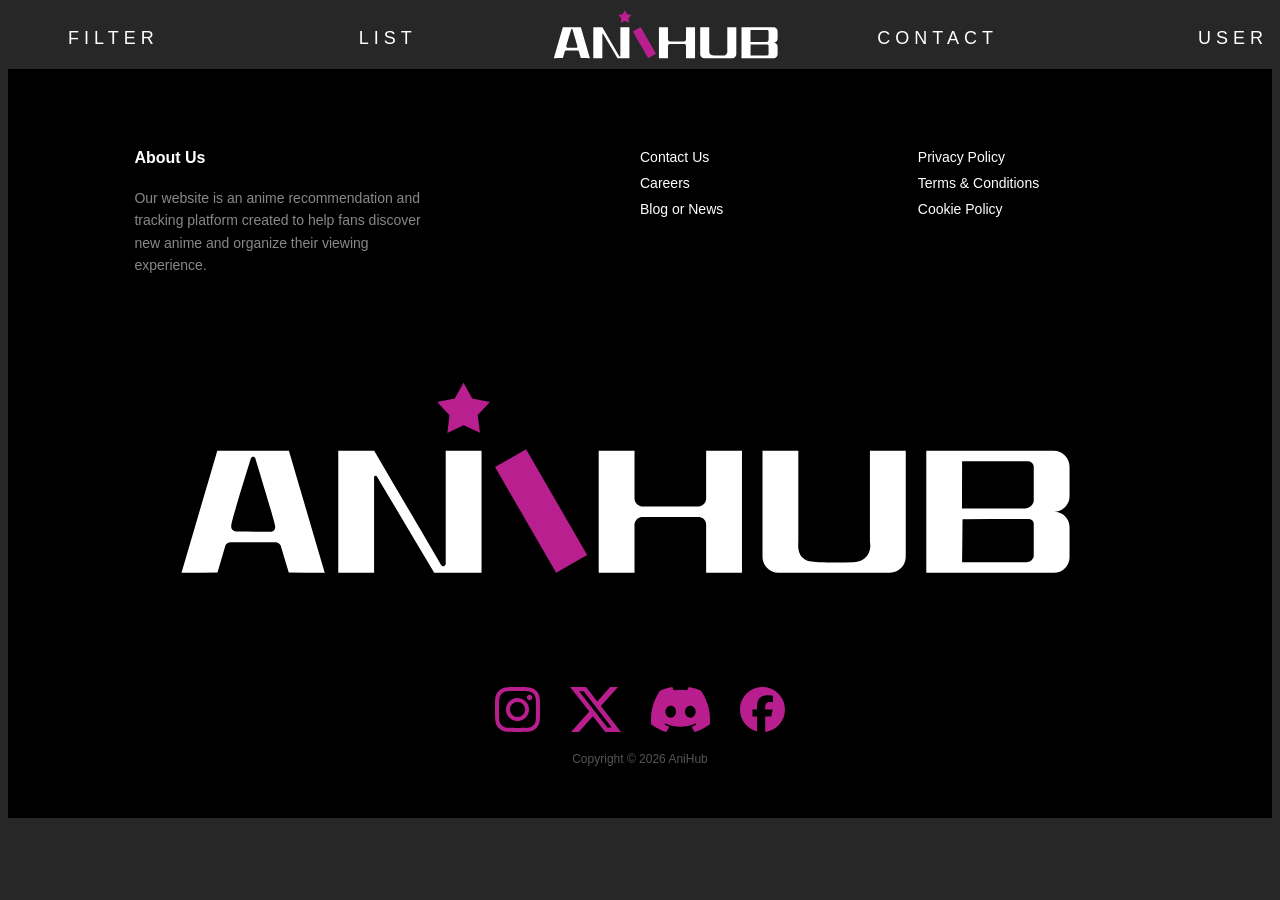
==== anime_showcase1.html @ 9980a5fe "Started with the personalised recommendation page" ====
<!DOCTYPE html>
<html lang="en">
<head>
    <meta charset="UTF-8">
    <meta name="viewport" content="width=device-width, initial-scale=1.0">
    <title>Homepage</title>
    <link rel="stylesheet" href="Style/style.css">
</head>
<body>
    
    <!-- Navbar Starts -->
    <!-- Left Links -->
    <nav class="navbar">
        <div class="nav-left">
            <div class="dropdown">
                <span class="nav-link dot">FILTER</span>
                
                <div class="dropdown-menu">
                    <a href="time_rec.html">Time Recommendations</a>
                    <a href="personalised_rec.html">Personal Recommendations</a>
                </div>

            </div>
            <a href="watchlist.html" class="nav-link">LIST</a>
        </div>
        
        <!-- Center Logo-->
        <div class="nav-center">
            <a href="index.html">
            <img src="Images/Logo.svg" alt="ANIHUB Logo" class="logo">
            </a>
        </div>
        
        <!-- Right Link -->
        <div class="nav-right">
            <a href="contact.html" class="nav-link">CONTACT</a>
            <a href="user.html" class="nav-link">USER</a>
        </div>
    </nav>
    <!-- Navbar Ends -->

    <!-- Footer -->
    <footer class="footer">
        <div class="footer-content">
            <div class="footer-about">
                <h4>About Us</h4>
                <p>Our website is an anime recommendation and tracking platform created to help fans discover new anime and organize their viewing experience.</p>
            </div>
            <div class="footer-links">
                <a href="contact.html">Contact Us</a>
                <a href="#">Careers</a>
                <a href="#">Blog or News</a>
            </div>
            <div class="footer-links">
                <a href="#">Privacy Policy</a>
                <a href="#">Terms & Conditions</a>
                <a href="#">Cookie Policy</a>
            </div>
        </div>
        <img src="Images/Logo.svg" alt="ANIHUB" class="footer-logo">
        <div class="socials">
            <img src="Images/instagram_icon.svg" alt="">
            <img src="Images/twitter_icon.svg" alt="">
            <img src="Images/discord_icon.svg" alt="">
            <img src="Images/facebook_icon.svg" alt="">
        </div>
        <p class="copyright">Copyright © 2026 AniHub</p>
    </footer>

    <script src="Scripts/bootstrap.bundle.min.js"></script>
</body>
</html>
---- Style/style.css ----
body {
    background: #272727;
    font-family: 'Inter', sans-serif;
}

.navbar {
    position: absolute;
    top: 0;
    width: 100%;
    max-width: 1200px;
    padding: 20px 60px;
    display: flex;
    align-items: center;
    justify-content: space-between; 
    color: white;
    position: relative;
    margin: 0 auto;
    z-index: 10;
}

.nav-left,
.nav-right {
    display: flex;
    gap: 200px;
    
}

.nav-center {
    position: absolute;
    left: 50%;
    transform: translateX(-50%);
}

.nav-link {
    text-decoration: none;
    color: white;
    font-size: 18px;
    letter-spacing: 5px;
    transition: 0.3s;
}

.nav-link:hover {
    color: #B91E8E;
}

.logo {
    height: 100px;
}
.dropdown {
    position: relative;
    display: inline-block;
}


.dropdown-menu {
    display: none;
    position: absolute;
    top: 100%;
    left: 0;
    background-color: #272727; 
    border: 2px solid #B91E8E; 
    min-width: 1200px;
    z-index: 10;
    padding: 10px 0px;
    margin-top: 20px;
}


.dropdown-menu a {
    color: white;
    padding: 15px 25px;
    text-decoration: none;
    display: block;
    font-size: 14px;
    letter-spacing: 1px;
    transition: 0.2s;
}

.dropdown-menu a:hover {
    background-color: #636363;
    color: #ffffff;
}

.dropdown:hover .dropdown-menu {
    display: block;
}

.dropdown::after {
    content: "";
    position: absolute;
    top: 100%;
    left: 0;
    width: 100%;
    height: 15px;
}

/* --- FOOTER --- */
.footer {
    background: black;
    padding: 80px 10% 40px 10%;
}

.footer-content {
    display: grid;
    grid-template-columns: 2fr 1fr 1fr;
    gap: 50px;
}

.footer-about h4 { 
    margin-bottom: 20px; 
    color: #fff; 
    margin-top: 0px;
}
.footer-about p { 
    color: #888; 
    line-height: 1.6; 
    font-size: 14px;
    width: 300px;
}

.footer-links a {
    display: block;
    color: #fff;
    text-decoration: none;
    margin-bottom: 10px;
    font-size: 14px;
}

.footer-logo {
    justify-content: center;
    display: block;
    width: 1000px;
}

.socials {
    display: flex;
    justify-content: center;
    gap: 30px;
    margin-bottom: 20px;
    color: #B91E8E;
    height: 45px;
}

.copyright {
    text-align: center;
    color: #555;
    font-size: 12px;
}
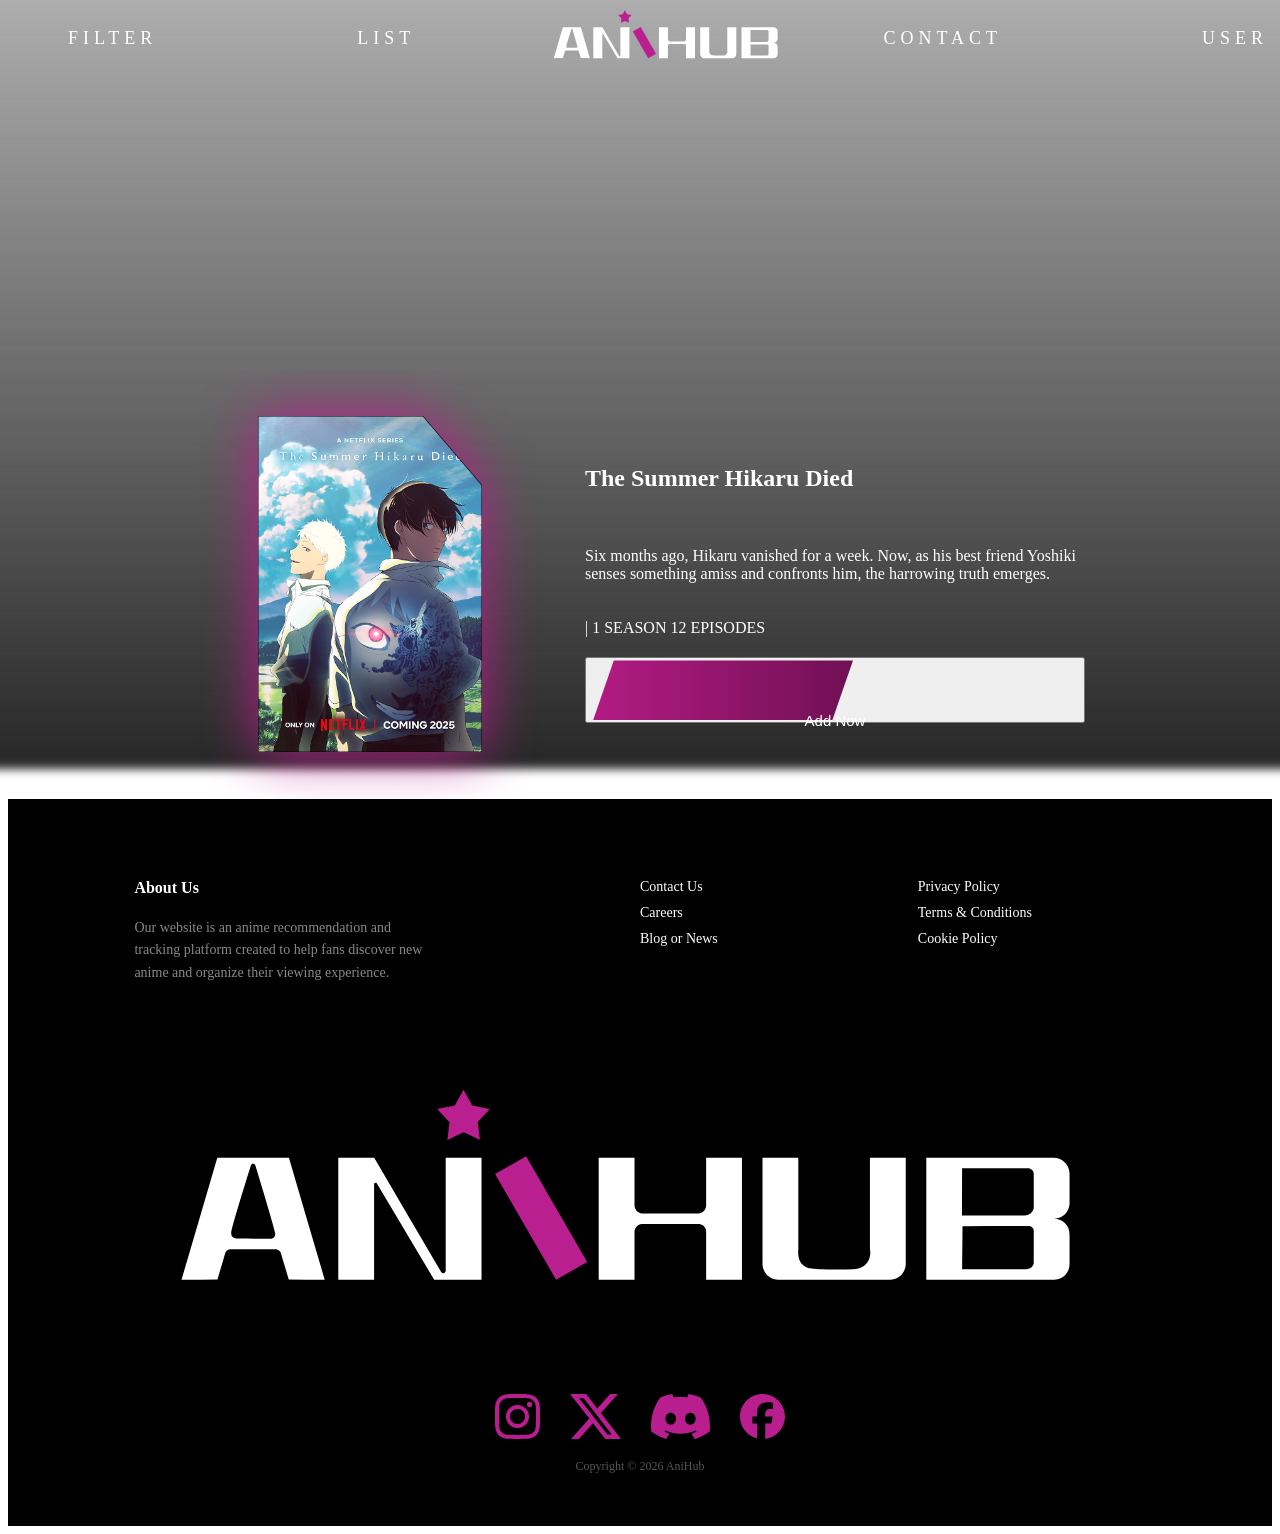
==== commit b10d8c3a: "Finished Time-rec page Working on Index page" ====
--- a/anime_showcase1.html
+++ b/anime_showcase1.html
@@ -3,13 +3,103 @@
 <head>
     <meta charset="UTF-8">
     <meta name="viewport" content="width=device-width, initial-scale=1.0">
-    <title>Homepage</title>
+    <title>The Summer Hikaru Died</title>
     <link rel="stylesheet" href="Style/style.css">
+    
+    <style>
+        
+        body {
+            color: white;
+            align-items: center;
+            font-family: 'Inter';
+        }
+        
+        .banner {
+            width: 1400px;
+            margin-top: -100px;
+            display: flex;
+            flex-direction: column;
+            align-items: center;
+            position: relative;
+            background-position: center top;
+        }
+        
+        .banner-img{
+            height: 800px;
+            width: 1400px;
+            display: flex;
+            align-items: center;
+            justify-content: center;
+            text-align: center;
+            background: linear-gradient(to bottom, rgba(0,0,0,0.3) 0%, #272727 100%), 
+            url('images/the_summer_hikaru_died_banner.jpg');
+            background-size: cover;
+            background-position: center;
+            filter: blur(5px);
+            z-index: -1;
+        }
+        
+        .main-container {
+            width: 100%;
+            background-position: center;
+            display: flex;
+            flex-direction: column;
+            align-items: center;
+            min-height: 100vh;
+        }
+        
+        .series-container {
+            margin-top: -600px;
+            justify-content: center;
+            display: flex;
+            align-items: center;
+            gap: 40px;
+            padding: 0 10%;
+        }
+        
+        
+        .series-poster {
+            width: 350px;
+            height: 430px;
+            object-fit: cover;
+            clip-path: polygon(0% 0%, 82% 0%, 100% 18%, 100% 100%, 0% 100%);
+            display: block;
+        }
+        
+        .series-info { 
+            flex: 1; 
+            max-width: 500px; 
+            display: flex; 
+            flex-direction: column; 
+            gap: 20px; 
+        }
+        /* chat-gpt help */
+        .add-to-list-btn::before {
+            content: '';
+            display: block;
+            width: 260px;  /* Width of the button body */
+            height: 60px;  /* Height of the button */
+            background: linear-gradient(90deg, #b31b83 0%, #701054 100%); /* Deep Magenta Gradient */
+            clip-path: polygon(8% 0%, 100% 0%, 92% 100%, 0% 100%);
+
+        }
+        
+        /* Button text position */
+        .btn-text {
+            position: absolute;
+            transform: translate(-50%, -50%); /* Center text in the button */
+            color: white;
+
+            font-size: 15px;
+        }
+        
+        
+    </style>
+    
 </head>
 <body>
     
     <!-- Navbar Starts -->
-    <!-- Left Links -->
     <nav class="navbar">
         <div class="nav-left">
             <div class="dropdown">
@@ -19,26 +109,54 @@
                     <a href="time_rec.html">Time Recommendations</a>
                     <a href="personalised_rec.html">Personal Recommendations</a>
                 </div>
-
+                
             </div>
             <a href="watchlist.html" class="nav-link">LIST</a>
         </div>
         
-        <!-- Center Logo-->
         <div class="nav-center">
             <a href="index.html">
-            <img src="Images/Logo.svg" alt="ANIHUB Logo" class="logo">
+                <img src="Images/Logo.svg" alt="ANIHUB Logo" class="logo">
             </a>
         </div>
         
-        <!-- Right Link -->
         <div class="nav-right">
             <a href="contact.html" class="nav-link">CONTACT</a>
             <a href="user.html" class="nav-link">USER</a>
         </div>
     </nav>
     <!-- Navbar Ends -->
-
+    
+    <div class="main-container">
+        <div class="content-inner">
+            <div class="banner">
+                <div class="banner-img"></div>
+            </div>
+        </div>
+    </div>
+    
+    <section class="series-detail-section">
+        <div class="series-container">
+            
+            <img src="Images/the_summer_hikaru_died.png" alt="The Summer Hikaru Died" class="series-poster">
+            
+            <div class="series-info">
+                <h1 class="series-title">The Summer Hikaru Died</h1>
+                <p class="series-synopsis">
+                    Six months ago, Hikaru vanished for a week. Now, as his best friend Yoshiki senses something amiss and confronts him, the harrowing truth emerges.
+                </p>
+                
+                <div class="meta-tag">| 1 SEASON 12 EPISODES</div>
+                
+                <button class="add-to-list-btn">
+                    <span class="btn-text">Add Now</span>
+                </button>
+            </div>
+        </div>
+    </section>
+    
+    
+    
     <!-- Footer -->
     <footer class="footer">
         <div class="footer-content">
@@ -66,7 +184,7 @@
         </div>
         <p class="copyright">Copyright © 2026 AniHub</p>
     </footer>
-
+    
     <script src="Scripts/bootstrap.bundle.min.js"></script>
 </body>
 </html>
--- a/Style/style.css
+++ b/Style/style.css
@@ -1,8 +1,3 @@
-body {
-    background: #272727;
-    font-family: 'Inter', sans-serif;
-}
-
 .navbar {
     position: absolute;
     top: 0;
@@ -94,6 +89,40 @@
     height: 15px;
 }
 
+/* -- Parallex Effect --*/
+.section1, .section2 {
+    width: 100%;
+    min-height: 100vh;
+    position: relative;
+}
+
+.section1::before { 
+    content: "";
+    width: 1400px;
+    height: 800px;
+    position: absolute;
+   background: url(Images/homepage_photo.jpg);
+    background-size: cover;
+    transform: translateZ(-1px) scale(2.2);
+    filter: blur(2px);
+}
+
+.section2 {
+    background-color: #272727;
+}
+
+.text {
+    top: 30%;
+    left: 50%;
+    position: absolute;
+    font-family: 'Inter';
+    font-size: 50px;
+    color: white;
+    text-shadow: 2px 2px 5px rgb(0, 0, 0, 0.3),
+    5px 5px 70px rgba(255, 255, 255, 0.5);
+    transform: scale(1, 1.1) translate(-50%, 10%);
+}
+
 /* --- FOOTER --- */
 .footer {
     background: black;
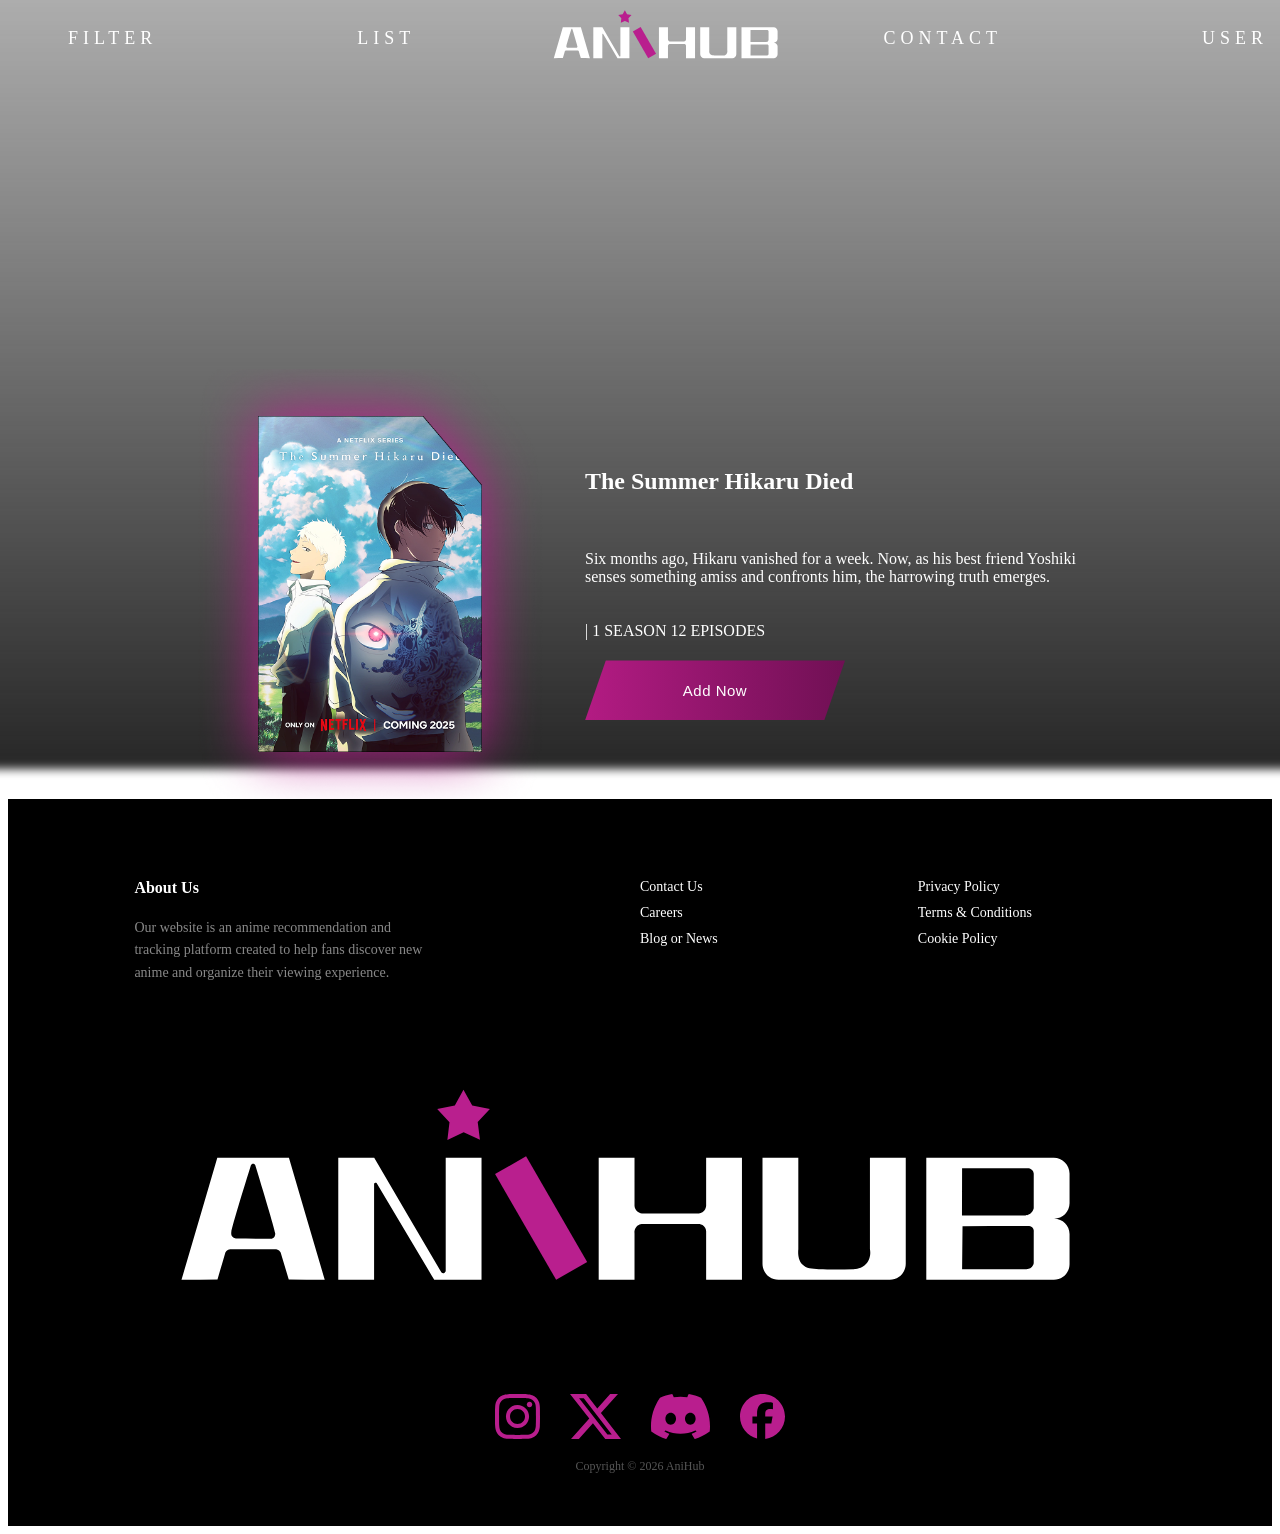
==== commit bbb021cb: "Fixed pages" ====
--- a/anime_showcase1.html
+++ b/anime_showcase1.html
@@ -73,25 +73,49 @@
             flex-direction: column; 
             gap: 20px; 
         }
+        
+        .add-to-list-btn {
+            background: transparent;
+            border: none;
+            padding: 0;
+            cursor: pointer;
+            position: relative;
+            transition: transform 0.2s;
+            color: white;
+            font-weight: 500;
+            font-size: 15px;
+            letter-spacing: 0.5px;
+        }
+        
+        
+        .add-to-list-btn:hover {
+            transform: scale(1.1);
+        }
+        
         /* chat-gpt help */
         .add-to-list-btn::before {
-            content: '';
-            display: block;
+            content: 'Add Now';
+            display: flex;
+            justify-content: center;
+            align-items: center;
             width: 260px;  /* Width of the button body */
             height: 60px;  /* Height of the button */
             background: linear-gradient(90deg, #b31b83 0%, #701054 100%); /* Deep Magenta Gradient */
             clip-path: polygon(8% 0%, 100% 0%, 92% 100%, 0% 100%);
-
+            filter: drop-shadow(-3px 0 0px #b31b83) drop-shadow(3px 0 0px #b31b83);
         }
         
         /* Button text position */
         .btn-text {
-            position: absolute;
+            top: 50%;
+            left: 50%;
             transform: translate(-50%, -50%); /* Center text in the button */
             color: white;
-
+            font-weight: 500;
             font-size: 15px;
-        }
+            letter-spacing: 0.5px;
+        }
+        
         
         
     </style>
@@ -149,7 +173,7 @@
                 <div class="meta-tag">| 1 SEASON 12 EPISODES</div>
                 
                 <button class="add-to-list-btn">
-                    <span class="btn-text">Add Now</span>
+                    <!-- <span class="btn-text">Add Now</span> -->
                 </button>
             </div>
         </div>
--- a/Style/style.css
+++ b/Style/style.css
@@ -1,3 +1,6 @@
+.body{
+    font-family: 'Inter';
+}
 .navbar {
     position: absolute;
     top: 0;
@@ -89,40 +92,6 @@
     height: 15px;
 }
 
-/* -- Parallex Effect --*/
-.section1, .section2 {
-    width: 100%;
-    min-height: 100vh;
-    position: relative;
-}
-
-.section1::before { 
-    content: "";
-    width: 1400px;
-    height: 800px;
-    position: absolute;
-   background: url(Images/homepage_photo.jpg);
-    background-size: cover;
-    transform: translateZ(-1px) scale(2.2);
-    filter: blur(2px);
-}
-
-.section2 {
-    background-color: #272727;
-}
-
-.text {
-    top: 30%;
-    left: 50%;
-    position: absolute;
-    font-family: 'Inter';
-    font-size: 50px;
-    color: white;
-    text-shadow: 2px 2px 5px rgb(0, 0, 0, 0.3),
-    5px 5px 70px rgba(255, 255, 255, 0.5);
-    transform: scale(1, 1.1) translate(-50%, 10%);
-}
-
 /* --- FOOTER --- */
 .footer {
     background: black;
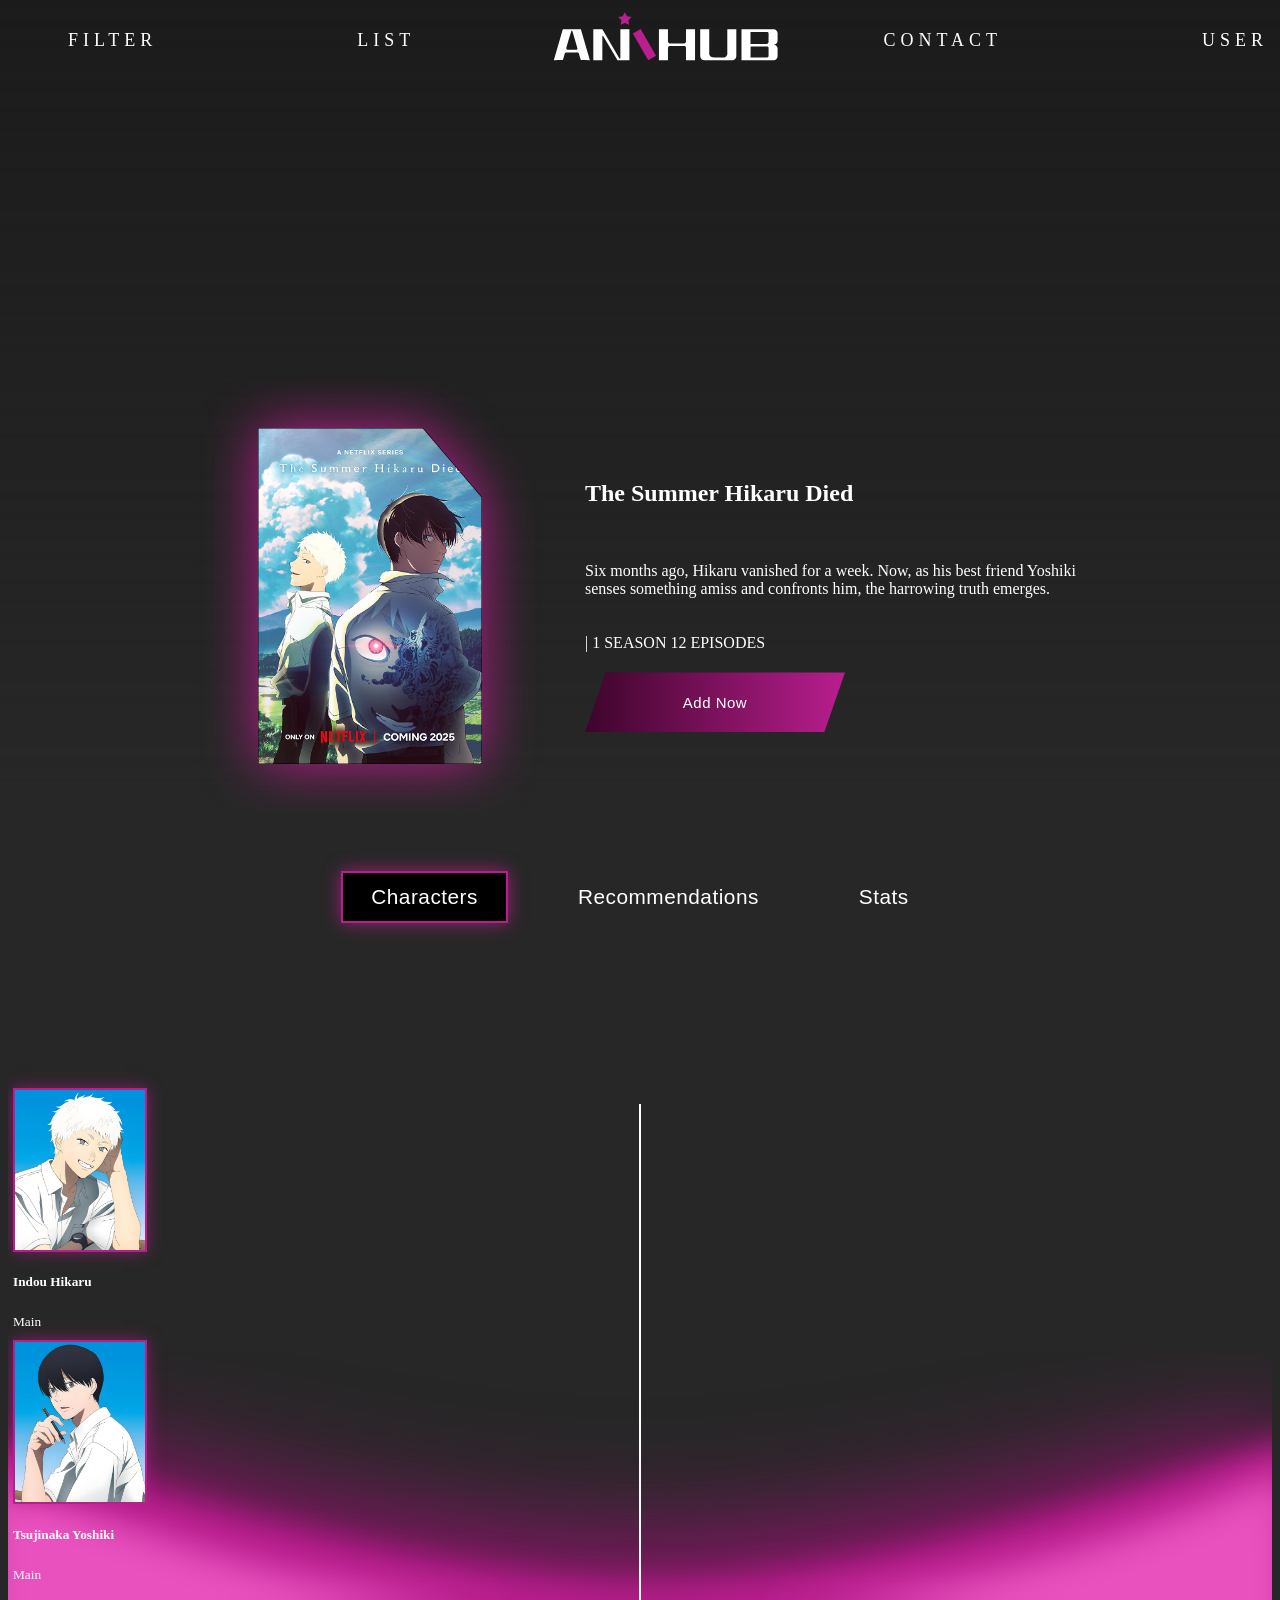
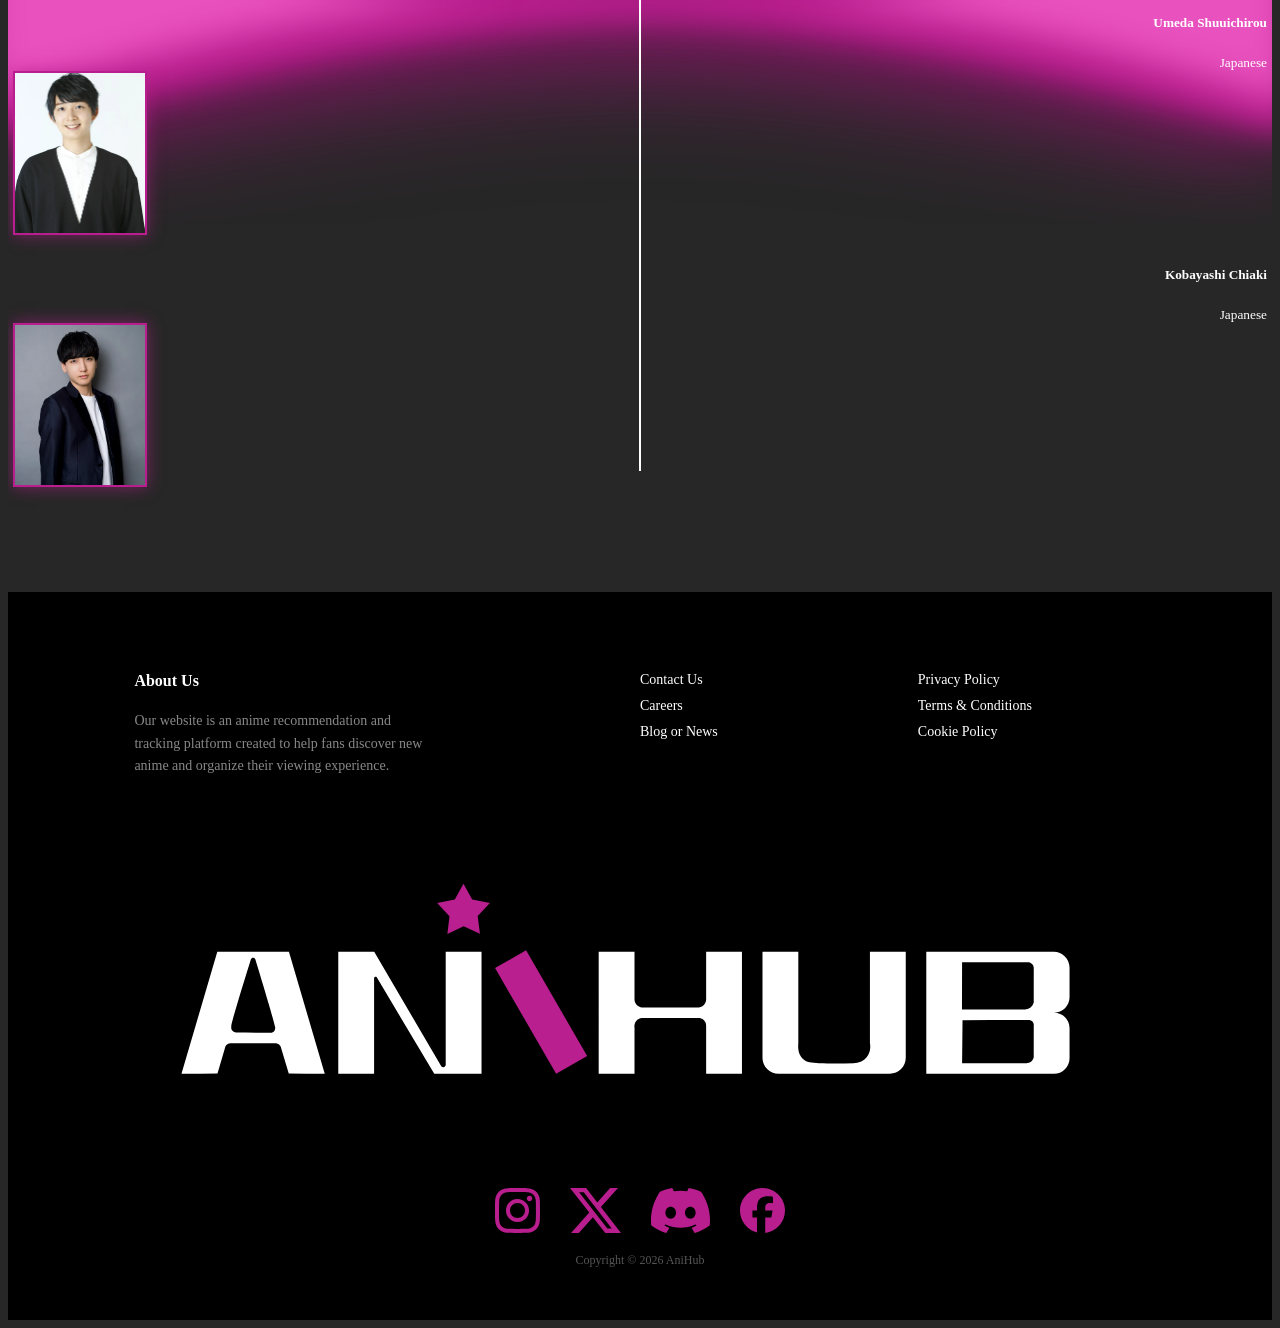
==== commit 11ce60cd: "Finished Index Finished the homepage, Im finishing the anime showcase." ====
--- a/anime_showcase1.html
+++ b/anime_showcase1.html
@@ -12,6 +12,7 @@
             color: white;
             align-items: center;
             font-family: 'Inter';
+            background-color: #272727;
         }
         
         .banner {
@@ -89,7 +90,7 @@
         
         
         .add-to-list-btn:hover {
-            transform: scale(1.1);
+            opacity: 50%;
         }
         
         /* chat-gpt help */
@@ -100,22 +101,112 @@
             align-items: center;
             width: 260px;  /* Width of the button body */
             height: 60px;  /* Height of the button */
-            background: linear-gradient(90deg, #b31b83 0%, #701054 100%); /* Deep Magenta Gradient */
+            background: linear-gradient(90deg, #3d052a 0%, #b91e8e 100%);
             clip-path: polygon(8% 0%, 100% 0%, 92% 100%, 0% 100%);
             filter: drop-shadow(-3px 0 0px #b31b83) drop-shadow(3px 0 0px #b31b83);
         }
         
-        /* Button text position */
         .btn-text {
             top: 50%;
             left: 50%;
-            transform: translate(-50%, -50%); /* Center text in the button */
+            transform: translate(-50%, -50%);
             color: white;
             font-weight: 500;
             font-size: 15px;
             letter-spacing: 0.5px;
         }
         
+        .tab-container {
+            width: 100%;
+            padding: 60px 0;
+            background-color: transparent; 
+        }
+        
+        .tab-wrapper {
+            display: flex;
+            flex-direction: row; 
+            justify-content: center;
+            align-items: center;
+            gap: 40px;
+            width: 100%;
+        }
+        
+        .tab-item {
+            color: white;
+            font-family: 'Inter', sans-serif;
+            font-size: 1.3rem;
+            font-weight: 300;
+            cursor: pointer;
+            padding: 12px 28px;
+            border: 2px solid transparent;
+            transition: all 0.3s ease;
+            letter-spacing: 0.5px;
+        }
+        
+        .tab-item.active {
+            background-color: #000000;
+            border: 2px solid #B91E8E;
+            box-shadow: 0px 0px 18px rgba(185, 30, 142, 0.8);
+        }
+        
+        /* Hover effect for the other items */
+        .tab-item:hover:not(.active) {
+            color: #B91E8E;
+            text-shadow: 0px 0px 8px rgba(185, 30, 142, 0.4);
+        }
+        
+        .character-section {
+            justify-content: center;
+            background-color: #272727;
+            padding: 100px 0;
+            position: relative;
+            background-color: #272727;
+            background-image: url(Images/graphic_pink.svg); 
+            background-repeat: no-repeat;
+            background-position: center;
+            background-size: 100%;
+            overflow: hidden;
+        }
+        
+        /* Vertical Line in the middle */
+        .vertical-line {
+            position: absolute;
+            left: 50%;
+            top: 10%;
+            bottom: 10%;
+            width: 2px;
+            background-color: white;
+            transform: translateX(-50%);
+        }
+        
+        .img-glow-wrapper img {
+            width: 100%;
+            height: 100%;
+            object-fit: cover;
+        }
+
+        /* Ensure the flex container allows the glow to spread */
+.char-card {
+    padding: 5px; 
+}
+
+.col-md-6.pe-md-5 .char-info {
+    text-align: left;
+}
+
+.col-md-6.ps-md-5.text-end .char-info {
+    text-align: right;
+}
+
+/* Ensure the image wrapper doesn't shrink */
+.img-glow-wrapper {
+    flex-shrink: 0;
+    width: 130px;
+    height: 160px;
+    border: 2px solid #B91E8E; /* Added the pink border from your reference image */
+    box-shadow: 0 0 15px rgba(185, 30, 142, 0.6);
+}
+    
         
         
     </style>
@@ -179,6 +270,68 @@
         </div>
     </section>
     
+    <div class="tab-container">
+        <div class="tab-wrapper d-flex justify-content-center align-items-center">
+            <div class="tab-item active">Characters</div>
+            <div class="tab-item">Recommendations</div>
+            <div class="tab-item">Stats</div>
+        </div>
+    </div>
+    
+    <div class="character-section">
+        <div class="container">
+            <div class="row position-relative">
+                
+                <div class="vertical-line"></div>
+                
+                <div class="col-md-6 pe-md-5">
+                    <div class="char-card d-flex align-items-center mb-5 ">
+                        <div class="img-glow-wrapper">
+                            <img src="Images/hikaru.png" alt="Indou Hikaru">
+                        </div>
+                        <div class="char-info ms-3">
+                            <h5 class="m-0">Indou Hikaru</h5>
+                            <small class="text-secondary">Main</small>
+                        </div>
+                    </div>
+                    
+                    <div class="char-card d-flex align-items-center">
+                        <div class="img-glow-wrapper">
+                            <img src="Images/yoshiki.png" alt="Tsujinaka Yoshiki">
+                        </div>
+                        <div class="char-info ms-3">
+                            <h5 class="m-0">Tsujinaka Yoshiki</h5>
+                            <small class="text-secondary">Main</small>
+                        </div>
+                    </div>
+                </div>
+                
+                <div class="col-md-6 ps-md-5 text-end">
+                    <div class="char-card d-flex align-items-center justify-content-end mb-5">
+                        <div class="char-info me-3">
+                            <h5 class="m-0 align-it">Umeda Shuuichirou</h5>
+                            <small class="text-secondary">Japanese</small>
+                        </div>
+                        <div class="img-glow-wrapper">
+                            <img src="Images/umeda.webp" alt="Umeda">
+                        </div>
+                    </div>
+                    
+                    <div class="char-card d-flex align-items-center justify-content-end">
+                        <div class="char-info me-3">
+                            <h5 class="m-0">Kobayashi Chiaki</h5>
+                            <small class="text-secondary">Japanese</small>
+                        </div>
+                        <div class="img-glow-wrapper">
+                            <img src="Images/kobayashi.webp" alt="Kobayashi">
+                        </div>
+                    </div>
+                </div>
+                
+            </div>
+        </div>
+    </div>
+    
     
     
     <!-- Footer -->
--- a/Style/style.css
+++ b/Style/style.css
@@ -12,7 +12,7 @@
     justify-content: space-between; 
     color: white;
     position: relative;
-    margin: 0 auto;
+    margin: 10px auto;
     z-index: 10;
 }
 
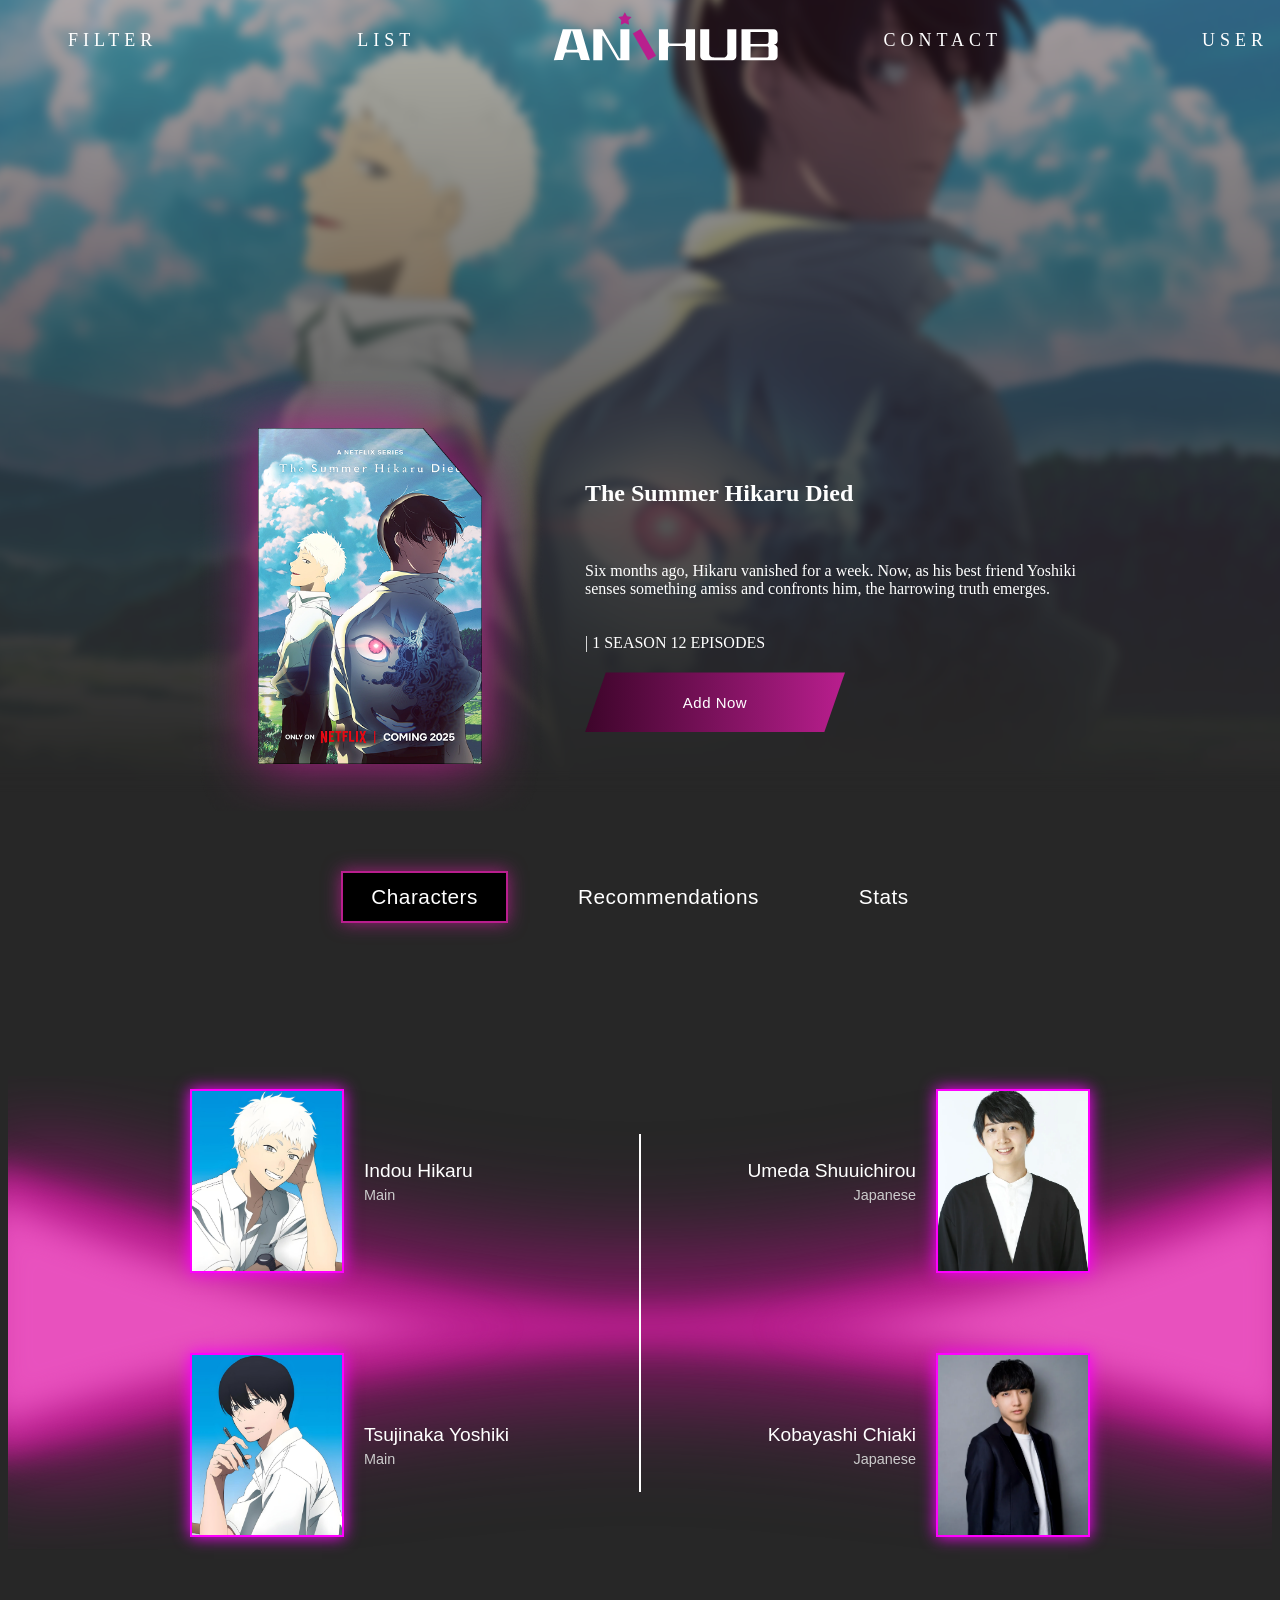
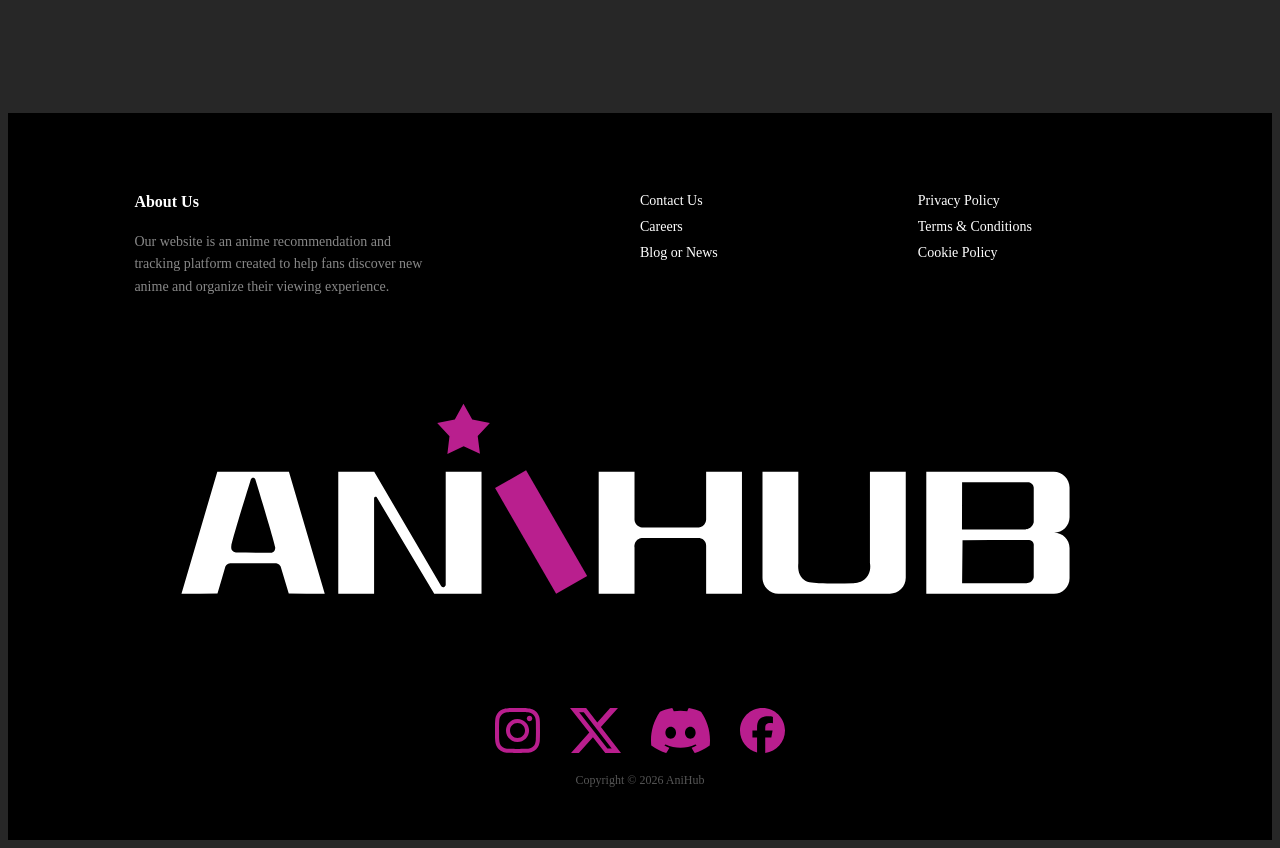
==== commit 5fa04e60: "Finished Showcase" ====
--- a/anime_showcase1.html
+++ b/anime_showcase1.html
@@ -33,7 +33,7 @@
             justify-content: center;
             text-align: center;
             background: linear-gradient(to bottom, rgba(0,0,0,0.3) 0%, #272727 100%), 
-            url('images/the_summer_hikaru_died_banner.jpg');
+            url(Images/the_summer_hikaru_died_banner.jpg);
             background-size: cover;
             background-position: center;
             filter: blur(5px);
@@ -73,6 +73,11 @@
             display: flex; 
             flex-direction: column; 
             gap: 20px; 
+        }
+        
+        .series-synopsis p{
+            font-weight: 300px;
+            
         }
         
         .add-to-list-btn {
@@ -87,10 +92,9 @@
             font-size: 15px;
             letter-spacing: 0.5px;
         }
-        
-        
+    
         .add-to-list-btn:hover {
-            opacity: 50%;
+            transform: scale(1.1);
         }
         
         /* chat-gpt help */
@@ -151,25 +155,42 @@
         
         /* Hover effect for the other items */
         .tab-item:hover:not(.active) {
-            color: #B91E8E;
+            color: #E851BE;
             text-shadow: 0px 0px 8px rgba(185, 30, 142, 0.4);
         }
         
         .character-section {
-            justify-content: center;
             background-color: #272727;
-            padding: 100px 0;
-            position: relative;
-            background-color: #272727;
-            background-image: url(Images/graphic_pink.svg); 
             background-repeat: no-repeat;
             background-position: center;
             background-size: 100%;
             overflow: hidden;
         }
         
-        /* Vertical Line in the middle */
-        .vertical-line {
+        .fictional-section {
+            background-image: url(Images/graphic_pink.svg);
+            background-repeat: no-repeat;
+            background-position: center;
+            background-size: contain;
+            color: white;
+            font-family: sans-serif;
+            display: flex;
+            justify-content: center;
+            align-items: center;
+            min-height: 100vh;
+            margin-top: -120px;
+            margin-bottom: -50px;
+        }
+        
+        .info-container {
+            display: flex;
+            position: relative;
+            width: 900px;
+            justify-content: space-between;
+        }
+        
+        /* The vertical line in the middle */
+        .divider {
             position: absolute;
             left: 50%;
             top: 10%;
@@ -179,34 +200,49 @@
             transform: translateX(-50%);
         }
         
-        .img-glow-wrapper img {
-            width: 100%;
-            height: 100%;
+        .column {
+            display: flex;
+            flex-direction: column;
+            gap: 80px;
+            width: 45%;
+        }
+        
+        .profile-card {
+            display: flex;
+            align-items: center;
+            gap: 20px;
+        }
+        
+        .right-align .profile-card {
+            justify-content: flex-end;
+            text-align: right;
+        }
+        
+        /* The Neon Glow Effect */
+        .image-wrapper.glow {
+            border: 2px solid #ff00ff;
+            box-shadow: 0 0 15px #ff00ff, inset 0 0 10px #ff00ff;
+            line-height: 0; /* Removes bottom gap under image */
+        }
+        
+        .image-wrapper img {
+            width: 150px;
+            height: 180px;
             object-fit: cover;
         }
-
-        /* Ensure the flex container allows the glow to spread */
-.char-card {
-    padding: 5px; 
-}
-
-.col-md-6.pe-md-5 .char-info {
-    text-align: left;
-}
-
-.col-md-6.ps-md-5.text-end .char-info {
-    text-align: right;
-}
-
-/* Ensure the image wrapper doesn't shrink */
-.img-glow-wrapper {
-    flex-shrink: 0;
-    width: 130px;
-    height: 160px;
-    border: 2px solid #B91E8E; /* Added the pink border from your reference image */
-    box-shadow: 0 0 15px rgba(185, 30, 142, 0.6);
-}
-    
+        
+        .info h3 {
+            margin: 0;
+            font-size: 1.2rem;
+            font-weight: 400;
+        }
+        
+        .info p {
+            margin: 5px 0 0;
+            color: #ccc;
+            font-size: 0.9rem;
+        }
+        
         
         
     </style>
@@ -278,90 +314,78 @@
         </div>
     </div>
     
-    <div class="character-section">
-        <div class="container">
-            <div class="row position-relative">
-                
-                <div class="vertical-line"></div>
-                
-                <div class="col-md-6 pe-md-5">
-                    <div class="char-card d-flex align-items-center mb-5 ">
-                        <div class="img-glow-wrapper">
-                            <img src="Images/hikaru.png" alt="Indou Hikaru">
-                        </div>
-                        <div class="char-info ms-3">
-                            <h5 class="m-0">Indou Hikaru</h5>
-                            <small class="text-secondary">Main</small>
-                        </div>
-                    </div>
-                    
-                    <div class="char-card d-flex align-items-center">
-                        <div class="img-glow-wrapper">
-                            <img src="Images/yoshiki.png" alt="Tsujinaka Yoshiki">
-                        </div>
-                        <div class="char-info ms-3">
-                            <h5 class="m-0">Tsujinaka Yoshiki</h5>
-                            <small class="text-secondary">Main</small>
-                        </div>
-                    </div>
-                </div>
-                
-                <div class="col-md-6 ps-md-5 text-end">
-                    <div class="char-card d-flex align-items-center justify-content-end mb-5">
-                        <div class="char-info me-3">
-                            <h5 class="m-0 align-it">Umeda Shuuichirou</h5>
-                            <small class="text-secondary">Japanese</small>
-                        </div>
-                        <div class="img-glow-wrapper">
-                            <img src="Images/umeda.webp" alt="Umeda">
-                        </div>
-                    </div>
-                    
-                    <div class="char-card d-flex align-items-center justify-content-end">
-                        <div class="char-info me-3">
-                            <h5 class="m-0">Kobayashi Chiaki</h5>
-                            <small class="text-secondary">Japanese</small>
-                        </div>
-                        <div class="img-glow-wrapper">
-                            <img src="Images/kobayashi.webp" alt="Kobayashi">
-                        </div>
-                    </div>
-                </div>
-                
-            </div>
-        </div>
-    </div>
-    
-    
-    
-    <!-- Footer -->
-    <footer class="footer">
-        <div class="footer-content">
-            <div class="footer-about">
-                <h4>About Us</h4>
-                <p>Our website is an anime recommendation and tracking platform created to help fans discover new anime and organize their viewing experience.</p>
-            </div>
-            <div class="footer-links">
-                <a href="contact.html">Contact Us</a>
-                <a href="#">Careers</a>
-                <a href="#">Blog or News</a>
-            </div>
-            <div class="footer-links">
-                <a href="#">Privacy Policy</a>
-                <a href="#">Terms & Conditions</a>
-                <a href="#">Cookie Policy</a>
-            </div>
-        </div>
-        <img src="Images/Logo.svg" alt="ANIHUB" class="footer-logo">
-        <div class="socials">
-            <img src="Images/instagram_icon.svg" alt="">
-            <img src="Images/twitter_icon.svg" alt="">
-            <img src="Images/discord_icon.svg" alt="">
-            <img src="Images/facebook_icon.svg" alt="">
-        </div>
-        <p class="copyright">Copyright © 2026 AniHub</p>
-    </footer>
-    
-    <script src="Scripts/bootstrap.bundle.min.js"></script>
+    <div class="fictional-section">
+        <div class="info-container">
+            <div class="divider"></div>
+            
+            <div class="column left-align">
+                <div class="profile-card">
+                    <div class="image-wrapper glow"
+                    ><img src="Images/hikaru.png" alt="Indou Hikaru">
+                </div>
+                <div class="info">
+                    <h3>Indou Hikaru</h3>
+                    <p>Main</p>
+                </div>
+            </div>
+            
+            <div class="profile-card">
+                <div class="image-wrapper glow"><img src="Images/yoshiki.png" alt="Tsujinaka Yoshiki"></div>
+                <div class="info">
+                    <h3>Tsujinaka Yoshiki</h3>
+                    <p>Main</p>
+                </div>
+            </div>
+        </div>
+        
+        <div class="column right-align">
+            <div class="profile-card">
+                <div class="info">
+                    <h3>Umeda Shuuichirou</h3>
+                    <p>Japanese</p>
+                </div>
+                <div class="image-wrapper glow"><img src="Images/umeda.webp" alt="Umeda Shuuichirou"></div>
+            </div>
+            
+            <div class="profile-card">
+                <div class="info">
+                    <h3>Kobayashi Chiaki</h3>
+                    <p>Japanese</p>
+                </div>
+                <div class="image-wrapper glow"><img src="Images/kobayashi.webp" alt="Kobayashi Chiaki"></div>
+            </div>
+        </div>
+    </div>
+</div>
+
+<!-- Footer -->
+<footer class="footer">
+    <div class="footer-content">
+        <div class="footer-about">
+            <h4>About Us</h4>
+            <p>Our website is an anime recommendation and tracking platform created to help fans discover new anime and organize their viewing experience.</p>
+        </div>
+        <div class="footer-links">
+            <a href="contact.html">Contact Us</a>
+            <a href="#">Careers</a>
+            <a href="#">Blog or News</a>
+        </div>
+        <div class="footer-links">
+            <a href="#">Privacy Policy</a>
+            <a href="#">Terms & Conditions</a>
+            <a href="#">Cookie Policy</a>
+        </div>
+    </div>
+    <img src="Images/Logo.svg" alt="ANIHUB" class="footer-logo">
+    <div class="socials">
+        <img src="Images/instagram_icon.svg" alt="">
+        <img src="Images/twitter_icon.svg" alt="">
+        <img src="Images/discord_icon.svg" alt="">
+        <img src="Images/facebook_icon.svg" alt="">
+    </div>
+    <p class="copyright">Copyright © 2026 AniHub</p>
+</footer>
+
+<script src="Scripts/bootstrap.bundle.min.js"></script>
 </body>
 </html>
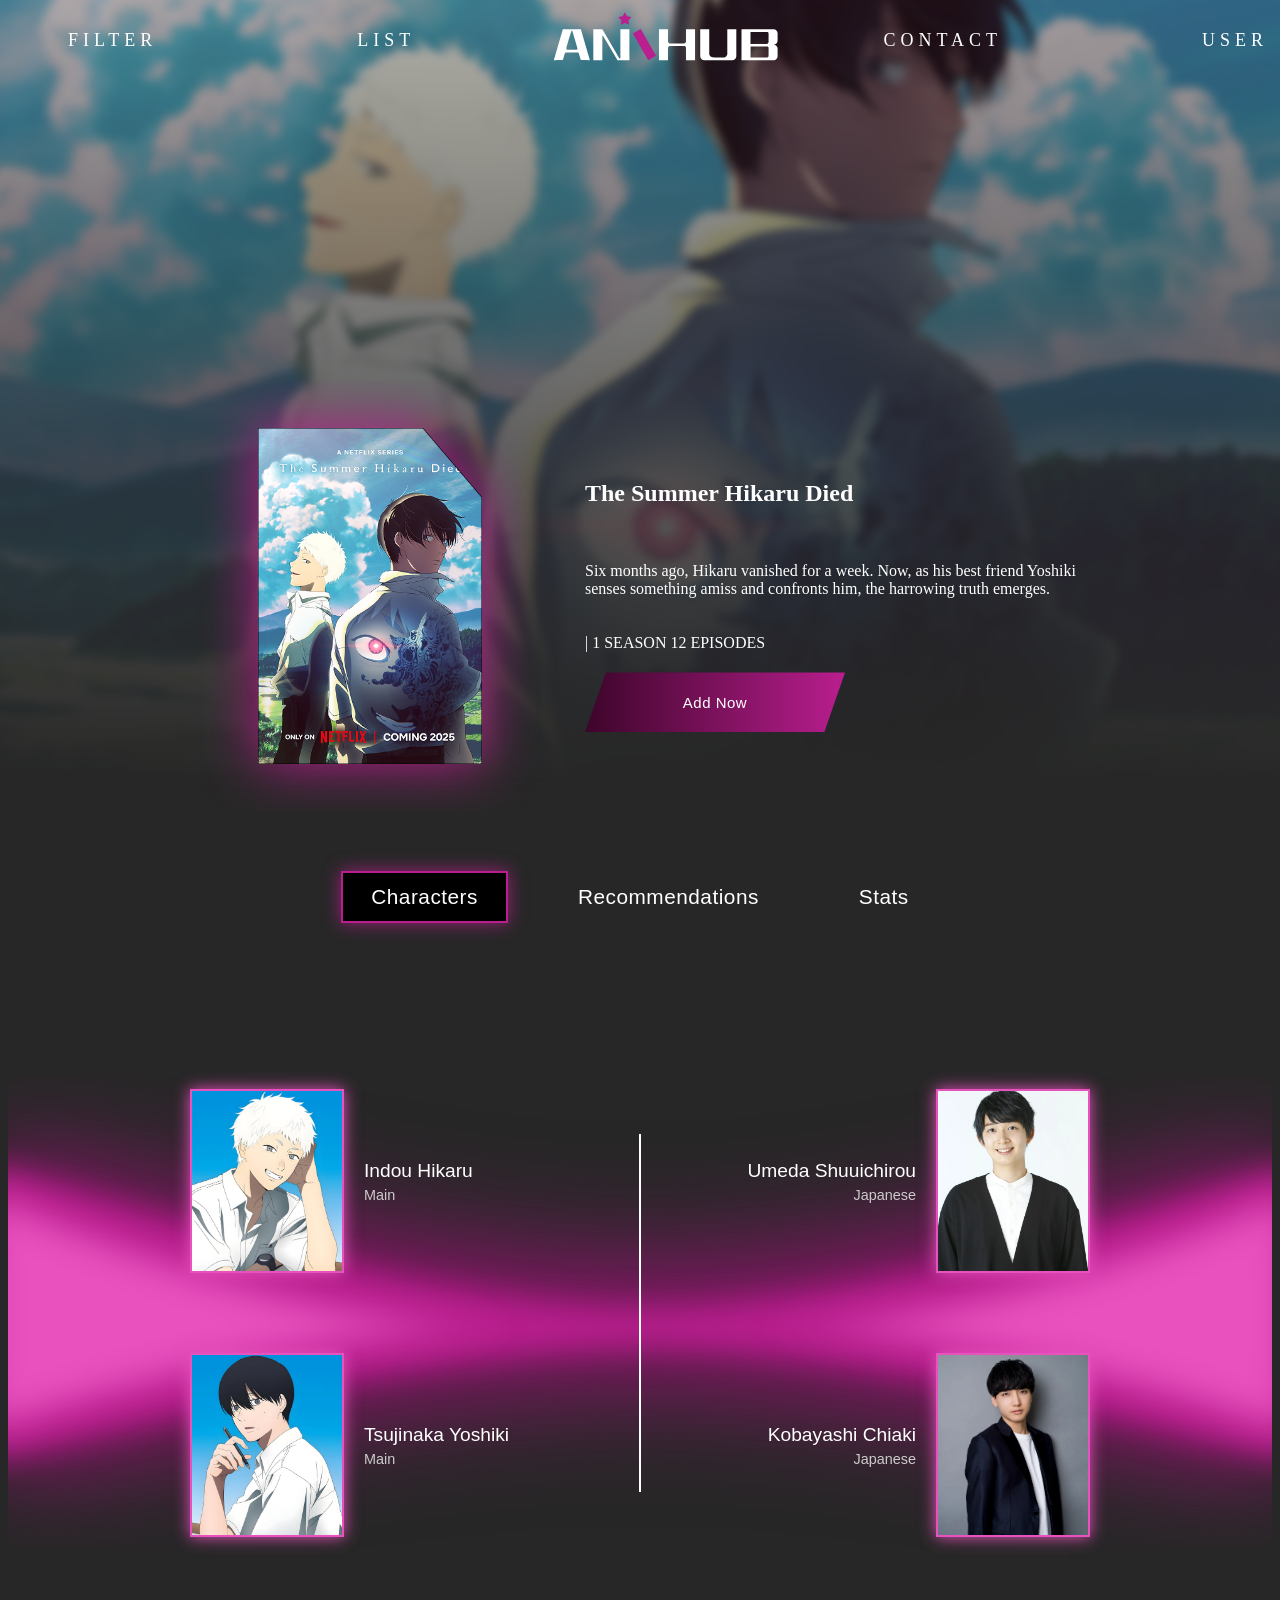
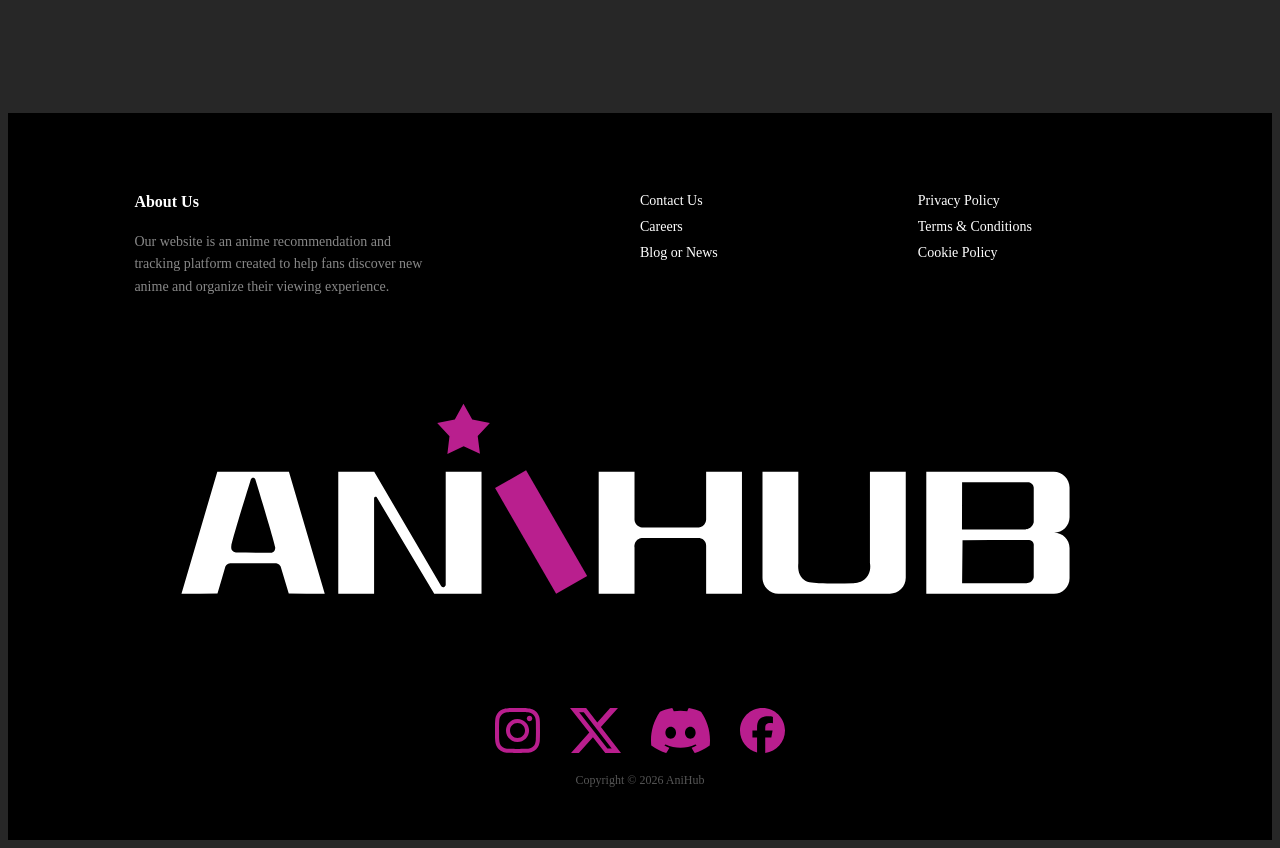
==== commit 9b3561a5: "Refined code Fixed minor issues" ====
--- a/anime_showcase1.html
+++ b/anime_showcase1.html
@@ -103,8 +103,8 @@
             display: flex;
             justify-content: center;
             align-items: center;
-            width: 260px;  /* Width of the button body */
-            height: 60px;  /* Height of the button */
+            width: 260px; 
+            height: 60px; 
             background: linear-gradient(90deg, #3d052a 0%, #b91e8e 100%);
             clip-path: polygon(8% 0%, 100% 0%, 92% 100%, 0% 100%);
             filter: drop-shadow(-3px 0 0px #b31b83) drop-shadow(3px 0 0px #b31b83);
@@ -155,7 +155,7 @@
         
         /* Hover effect for the other items */
         .tab-item:hover:not(.active) {
-            color: #E851BE;
+            color: #E852BE;
             text-shadow: 0px 0px 8px rgba(185, 30, 142, 0.4);
         }
         
@@ -220,8 +220,8 @@
         
         /* The Neon Glow Effect */
         .image-wrapper.glow {
-            border: 2px solid #ff00ff;
-            box-shadow: 0 0 15px #ff00ff, inset 0 0 10px #ff00ff;
+            border: 2px solid #E852BE;
+            box-shadow: 0 0 15px #E852BE, inset 0 0 10px #E852BE;
             line-height: 0; /* Removes bottom gap under image */
         }
         
